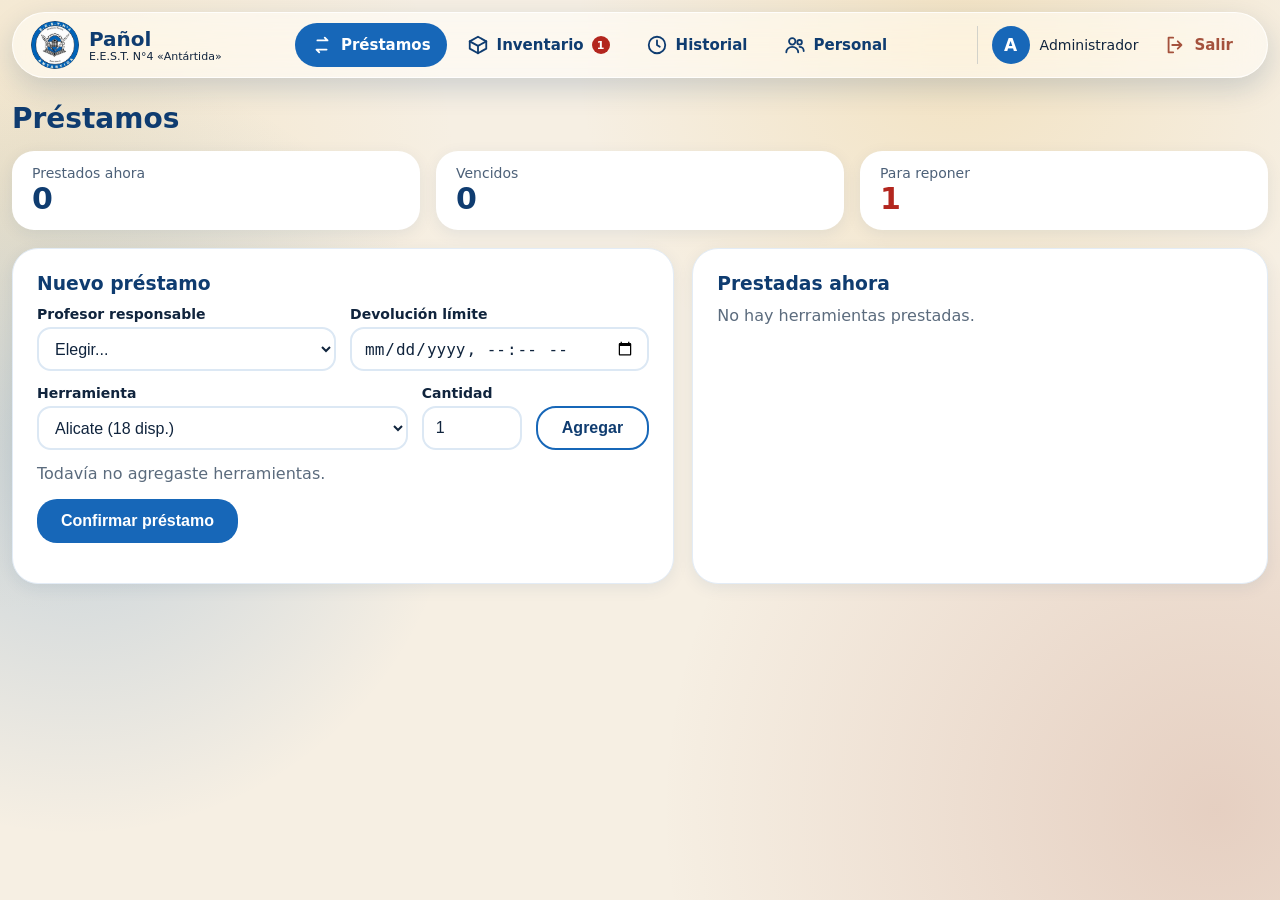
==== panel.html @ 4f255843 "Add files via upload" ====
<!DOCTYPE html>
<html lang="es">
<head>
  <meta charset="utf-8">
  <title>Pañol - Panel</title>
  <link rel="icon" href="img/logo.png">
  <link rel="stylesheet" href="css/estilos.css">
</head>
<body>

  <div class="layout">

    <!-- Menú superior: queda fijo arriba mientras se baja. Logo a la izquierda, secciones en el medio, usuario y salir a la derecha -->
    <nav class="menu-superior">

        <div class="marca">
          <img src="img/logo.png" alt="Logo" width="48" height="48">
          <span class="texto"><strong>Pañol</strong><small>E.E.S.T. N°4 «Antártida»</small></span>
        </div>

        <div class="items">
        <button data-seccion="prestamos" onclick="mostrarSeccion('prestamos')">
          <svg class="icono" viewBox="0 0 24 24"><path d="M7 7h11l-3-3M17 17H6l3 3"/></svg><span class="texto">Préstamos</span><span class="aviso" id="aviso-prestamos"></span>
        </button>
        <button data-seccion="inventario" onclick="mostrarSeccion('inventario')">
          <svg class="icono" viewBox="0 0 24 24"><path d="M3 8l9-5 9 5v8l-9 5-9-5V8z"/><path d="M3 8l9 5 9-5M12 13v8"/></svg><span class="texto">Inventario</span><span class="aviso" id="aviso-inventario"></span>
        </button>
        <button data-seccion="historial" onclick="mostrarSeccion('historial')">
          <svg class="icono" viewBox="0 0 24 24"><circle cx="12" cy="12" r="9"/><path d="M12 7v5l3 2"/></svg><span class="texto">Historial</span>
        </button>
        <button data-seccion="personal" onclick="mostrarSeccion('personal')">
          <svg class="icono" viewBox="0 0 24 24"><circle cx="9" cy="8" r="3.5"/><path d="M2.5 20c0-3.5 3-6 6.5-6s6.5 2.5 6.5 6"/><circle cx="17" cy="9" r="2.5"/><path d="M17 14c2.5 0 4.5 1.8 4.5 4.5"/></svg><span class="texto">Personal</span>
        </button>
        </div>

        <!-- Usuario que inició sesión y botón de salir -->
        <div class="sesion">
          <span class="avatar" id="inicial"></span>
          <span class="texto" id="usuario"></span>
        </div>
        <a class="salir" href="index.html"><svg class="icono" viewBox="0 0 24 24"><path d="M10 4H5v16h5M15 8l4 4-4 4M19 12H9"/></svg><span class="texto">Salir</span></a>

    </nav>

    <!-- Acá se dibuja la sección elegida (lo hace panel.js) -->
    <div class="principal">
      <main id="contenido"></main>
    </div>

  </div>

  <script src="js/datos.js"></script>
  <script src="js/panel.js"></script>
</body>
</html>
---- css/estilos.css ----
/* Estilos de la interfaz del pañol */

/* Colores tomados del escudo de la escuela */
:root {
  --azul: #1767B8;
  --azul-oscuro: #0F3C70;
  --texto: #10243D;
  --crema: #F6EFE3;
  --celeste: #DCE8F4;
  --rojo: #B3261E;
  --verde: #1E7A4A;
}

* { box-sizing: border-box; }

body {
  margin: 0;
  font-family: "Segoe UI", system-ui, Arial, sans-serif;
  font-size: 16px;
  color: var(--texto);
  background-color: var(--crema);
  /* Manchas de color suaves y fijas al fondo: sirven para que se note la transparencia del menú */
  background-image:
    radial-gradient(circle at 6% 50%, rgba(23, 103, 184, 0.22), transparent 30%),
    radial-gradient(circle at 2% 20%, rgba(224, 168, 46, 0.14), transparent 30%),
    radial-gradient(circle at 95% 90%, rgba(164, 81, 60, 0.20), transparent 38%),
    radial-gradient(circle at 75% 5%, rgba(224, 168, 46, 0.18), transparent 30%);
  background-attachment: fixed;
}

/* ----- Estructura: menú superior + contenido ----- */

/* Menú superior: una barra redondeada y transparente que queda fija arriba (sticky) mientras se baja la página */
.menu-superior {
  position: sticky; top: 12px; z-index: 20;
  display: flex; align-items: center; gap: 10px;
  width: min(1320px, 100% - 24px); margin: 12px auto 0 auto;
  padding: 8px 18px;
  background: rgba(255, 255, 255, 0.55);
  -webkit-backdrop-filter: blur(18px) saturate(150%); backdrop-filter: blur(18px) saturate(150%);
  border: 1px solid rgba(255, 255, 255, 0.8); border-radius: 999px;
  box-shadow: 0 10px 28px rgba(15, 60, 112, 0.18);
}

/* El contenido tiene el mismo ancho que la barra, así quedan alineados */
.principal { width: min(1320px, 100% - 24px); margin: 0 auto; padding: 24px 0 28px 0; }

.icono { width: 22px; height: 22px; flex-shrink: 0; fill: none; stroke: currentColor; stroke-width: 2; stroke-linecap: round; stroke-linejoin: round; }

/* Logo a la izquierda */
.menu-superior .marca { display: flex; align-items: center; gap: 10px; color: var(--azul-oscuro); }
.menu-superior .marca img { border-radius: 50%; }
.menu-superior .marca strong { display: block; font-size: 20px; line-height: 1.1; }
.menu-superior .marca small { display: block; font-size: 11px; color: var(--texto); }

/* Las cuatro secciones, en el medio */
.menu-superior .items { flex: 1; display: flex; justify-content: center; gap: 4px; }

.menu-superior button, .menu-superior .salir {
  display: flex; align-items: center; gap: 8px;
  height: 44px; padding: 0 16px;
  border: none; background: none; border-radius: 22px; cursor: pointer;
  font-family: inherit; font-size: 15px; font-weight: bold; text-decoration: none;
  color: var(--azul-oscuro);
}
.menu-superior button:hover, .menu-superior .salir:hover { background: rgba(255, 255, 255, 0.7); }
.menu-superior button.activo { background: var(--azul); color: white; }
.menu-superior .salir { color: #A4513C; }

/* Numerito rojo (vencidos, para reponer) */
.aviso {
  display: none; min-width: 18px; height: 18px; padding: 0 5px; border-radius: 9px;
  background: var(--rojo); color: white; font-size: 11px; font-weight: bold;
  place-items: center; line-height: 1;
}
.aviso.visible { display: grid; }

/* Usuario (círculo con la inicial) a la derecha */
.menu-superior .sesion {
  display: flex; align-items: center; gap: 10px; padding-left: 14px;
  border-left: 1px solid rgba(15, 60, 112, 0.18); font-size: 14px; color: var(--texto);
}
.avatar {
  width: 38px; height: 38px; border-radius: 50%;
  display: grid; place-items: center; background: var(--azul); color: white; font-weight: bold; font-size: 17px;
}

main { padding: 0 0 20px 0; }
h2 { color: var(--azul-oscuro); margin: 0 0 16px 0; font-size: 28px; }
h3 { color: var(--azul-oscuro); margin: 0 0 12px 0; }

/* ----- Tarjetas y columnas ----- */
/* Resumen rápido de arriba */
.resumen { display: grid; grid-template-columns: repeat(3, 1fr); gap: 16px; margin-bottom: 18px; }
.dato { background: white; border-radius: 22px; padding: 14px 20px; box-shadow: 0 4px 16px rgba(15, 60, 112, 0.08); }
.dato span { display: block; font-size: 14px; color: #4d6179; }
.dato strong { font-size: 30px; color: var(--azul-oscuro); }
.dato.alerta strong { color: var(--rojo); }

/* Dos columnas del mismo alto */
.dos-columnas { display: grid; grid-template-columns: 1.15fr 1fr; gap: 18px; align-items: stretch; }
.dos-columnas .tarjeta { margin-bottom: 0; }
.tarjeta {
  background: white; border: 1px solid #E3ECF6; border-radius: 26px;
  padding: 24px; margin-bottom: 18px;
  box-shadow: 0 4px 16px rgba(15, 60, 112, 0.08);
}

/* ----- Formularios ----- */
/* Los campos de una fila se reparten el ancho y quedan alineados abajo */
.fila { display: grid; grid-template-columns: repeat(auto-fit, minmax(170px, 1fr)); gap: 14px; align-items: end; margin-bottom: 14px; }
.fila-herramienta { grid-template-columns: 1fr 100px auto; }
label { display: block; font-size: 14px; font-weight: bold; }
input, select {
  display: block; width: 100%; height: 44px; margin-top: 5px; font-size: 16px; padding: 0 12px;
  border: 2px solid var(--celeste); border-radius: 14px; background: white; color: var(--texto);
}

/* ----- Botones ----- */
.btn {
  font-size: 16px; font-weight: bold; border: none; border-radius: 20px;
  height: 44px; padding: 0 24px; background: var(--azul); color: white; cursor: pointer;
}
.btn:hover { background: var(--azul-oscuro); }
.btn.secundario { background: white; color: var(--azul-oscuro); border: 2px solid var(--azul); }
/* Botones chicos de las filas del inventario */
.mini {
  font-size: 13px; font-weight: bold; padding: 5px 12px; margin: 2px 2px 2px 0;
  border: 1.5px solid var(--azul); border-radius: 16px; background: white; color: var(--azul-oscuro); cursor: pointer;
}
.mini:hover { background: var(--celeste); }
.mini.peligro { border-color: var(--rojo); color: var(--rojo); }
.mini.peligro:hover { background: #FBE3E0; }
.acciones { min-width: 170px; }
/* Tarjeta de la acción abierta (agregar, reponer, etc.) */
.tarjeta.accion { border: 2px solid var(--azul); }

.enlace { background: none; border: none; color: #A4513C; text-decoration: underline; cursor: pointer; font-size: 15px; }

/* ----- Tablas ----- */
table { width: 100%; border-collapse: collapse; font-size: 15px; }
th { text-align: left; font-size: 13px; color: var(--azul-oscuro); padding: 6px; border-bottom: 2px solid var(--celeste); }
td { padding: 8px 6px; border-bottom: 1px solid var(--celeste); }
/* Los selectores dentro de las tablas son más chicos para no agrandar las filas */
td select { width: auto; min-width: 230px; height: 36px; margin-top: 0; }

/* ----- Etiquetas de estado ----- */
.etiqueta { display: inline-block; padding: 2px 10px; border-radius: 20px; font-size: 13px; font-weight: bold; background: var(--celeste); color: var(--azul-oscuro); }
.etiqueta.roja { background: #FBE3E0; color: var(--rojo); }
.etiqueta.verde { background: #DDF1E6; color: var(--verde); }

/* ----- Préstamos activos ----- */
.prestamo { border: 2px solid var(--celeste); border-radius: 18px; padding: 14px; margin-bottom: 12px; }
.prestamo.vencido { border-color: var(--rojo); }
.prestamo ul { margin: 8px 0; padding-left: 20px; }
.vacio { color: #5b6b7d; margin: 8px 0; }

/* ----- Login ----- */
.fondo-login { display: flex; align-items: center; justify-content: center; min-height: 100vh; }
.login {
  background: white; border: 2px solid var(--azul); border-radius: 32px;
  padding: 30px; width: min(380px, 100% - 2rem); text-align: center;
}
.login img { border-radius: 50%; }
.login h1 { margin: 10px 0 0 0; color: var(--azul-oscuro); }
.login p { margin: 4px 0 18px 0; }
.login form { text-align: left; }
.login label { margin-bottom: 12px; }
.login .btn { width: 100%; margin-top: 6px; }
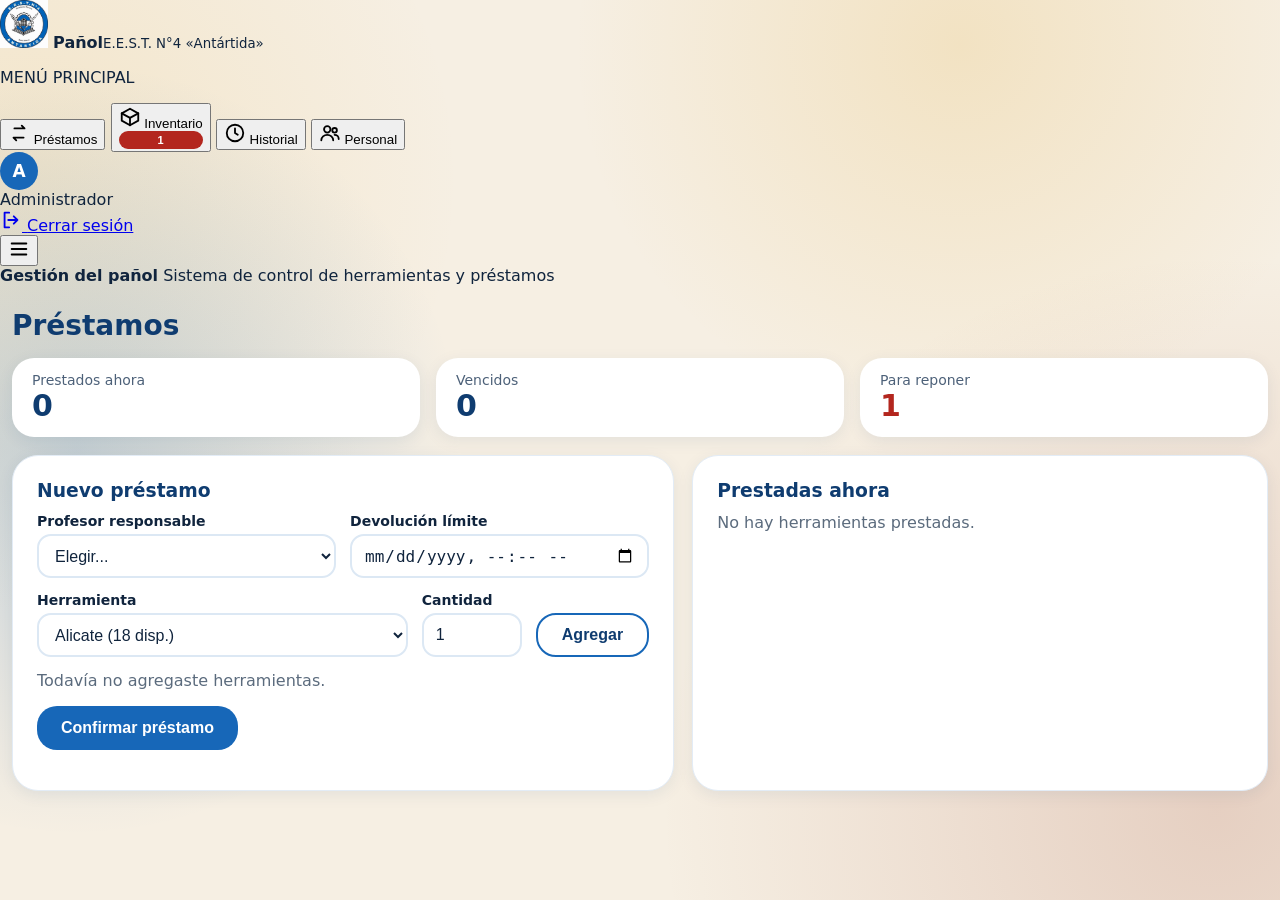
==== commit 9d172411: "Update panel.html" ====
--- a/panel.html
+++ b/panel.html
@@ -10,41 +10,58 @@
 
   <div class="layout">
 
-    <!-- Menú superior: queda fijo arriba mientras se baja. Logo a la izquierda, secciones en el medio, usuario y salir a la derecha -->
-    <nav class="menu-superior">
+    <aside class="menu-lateral" id="menuLateral">
+      <div class="marca">
+        <img src="img/logo.png" alt="Logo" width="48" height="48">
+        <span class="texto"><strong>Pañol</strong><small>E.E.S.T. N°4 «Antártida»</small></span>
+      </div>
 
-        <div class="marca">
-          <img src="img/logo.png" alt="Logo" width="48" height="48">
-          <span class="texto"><strong>Pañol</strong><small>E.E.S.T. N°4 «Antártida»</small></span>
-        </div>
-
-        <div class="items">
+      <div class="separador-menu"></div>
+      <p class="titulo-menu">MENÚ PRINCIPAL</p>
+      <nav class="items">
         <button data-seccion="prestamos" onclick="mostrarSeccion('prestamos')">
-          <svg class="icono" viewBox="0 0 24 24"><path d="M7 7h11l-3-3M17 17H6l3 3"/></svg><span class="texto">Préstamos</span><span class="aviso" id="aviso-prestamos"></span>
+          <svg class="icono" viewBox="0 0 24 24"><path d="M7 7h11l-3-3M17 17H6l3 3"/></svg>
+          <span class="texto">Préstamos</span><span class="aviso" id="aviso-prestamos"></span>
         </button>
         <button data-seccion="inventario" onclick="mostrarSeccion('inventario')">
-          <svg class="icono" viewBox="0 0 24 24"><path d="M3 8l9-5 9 5v8l-9 5-9-5V8z"/><path d="M3 8l9 5 9-5M12 13v8"/></svg><span class="texto">Inventario</span><span class="aviso" id="aviso-inventario"></span>
+          <svg class="icono" viewBox="0 0 24 24"><path d="M3 8l9-5 9 5v8l-9 5-9-5V8z"/><path d="M3 8l9 5 9-5M12 13v8"/></svg>
+          <span class="texto">Inventario</span><span class="aviso" id="aviso-inventario"></span>
         </button>
         <button data-seccion="historial" onclick="mostrarSeccion('historial')">
-          <svg class="icono" viewBox="0 0 24 24"><circle cx="12" cy="12" r="9"/><path d="M12 7v5l3 2"/></svg><span class="texto">Historial</span>
+          <svg class="icono" viewBox="0 0 24 24"><circle cx="12" cy="12" r="9"/><path d="M12 7v5l3 2"/></svg>
+          <span class="texto">Historial</span>
         </button>
         <button data-seccion="personal" onclick="mostrarSeccion('personal')">
-          <svg class="icono" viewBox="0 0 24 24"><circle cx="9" cy="8" r="3.5"/><path d="M2.5 20c0-3.5 3-6 6.5-6s6.5 2.5 6.5 6"/><circle cx="17" cy="9" r="2.5"/><path d="M17 14c2.5 0 4.5 1.8 4.5 4.5"/></svg><span class="texto">Personal</span>
+          <svg class="icono" viewBox="0 0 24 24"><circle cx="9" cy="8" r="3.5"/><path d="M2.5 20c0-3.5 3-6 6.5-6s6.5 2.5 6.5 6"/><circle cx="17" cy="9" r="2.5"/><path d="M17 14c2.5 0 4.5 1.8 4.5 4.5"/></svg>
+          <span class="texto">Personal</span>
         </button>
-        </div>
+      </nav>
 
-        <!-- Usuario que inició sesión y botón de salir -->
+      <div class="menu-inferior">
         <div class="sesion">
           <span class="avatar" id="inicial"></span>
           <span class="texto" id="usuario"></span>
         </div>
-        <a class="salir" href="index.html"><svg class="icono" viewBox="0 0 24 24"><path d="M10 4H5v16h5M15 8l4 4-4 4M19 12H9"/></svg><span class="texto">Salir</span></a>
+        <a class="salir" href="index.html">
+          <svg class="icono" viewBox="0 0 24 24"><path d="M10 4H5v16h5M15 8l4 4-4 4M19 12H9"/></svg>
+          <span class="texto">Cerrar sesión</span>
+        </a>
+      </div>
+    </aside>
 
-    </nav>
-
-    <!-- Acá se dibuja la sección elegida (lo hace panel.js) -->
-    <div class="principal">
-      <main id="contenido"></main>
+    <div class="zona-principal">
+      <header class="barra-superior">
+        <button class="btn-menu" type="button" onclick="document.getElementById('menuLateral').classList.toggle('abierto')" aria-label="Abrir menú">
+          <svg class="icono" viewBox="0 0 24 24"><path d="M4 6h16M4 12h16M4 18h16"/></svg>
+        </button>
+        <div class="encabezado-pagina">
+          <strong>Gestión del pañol</strong>
+          <span>Sistema de control de herramientas y préstamos</span>
+        </div>
+      </header>
+      <div class="principal">
+        <main id="contenido"></main>
+      </div>
     </div>
 
   </div>
